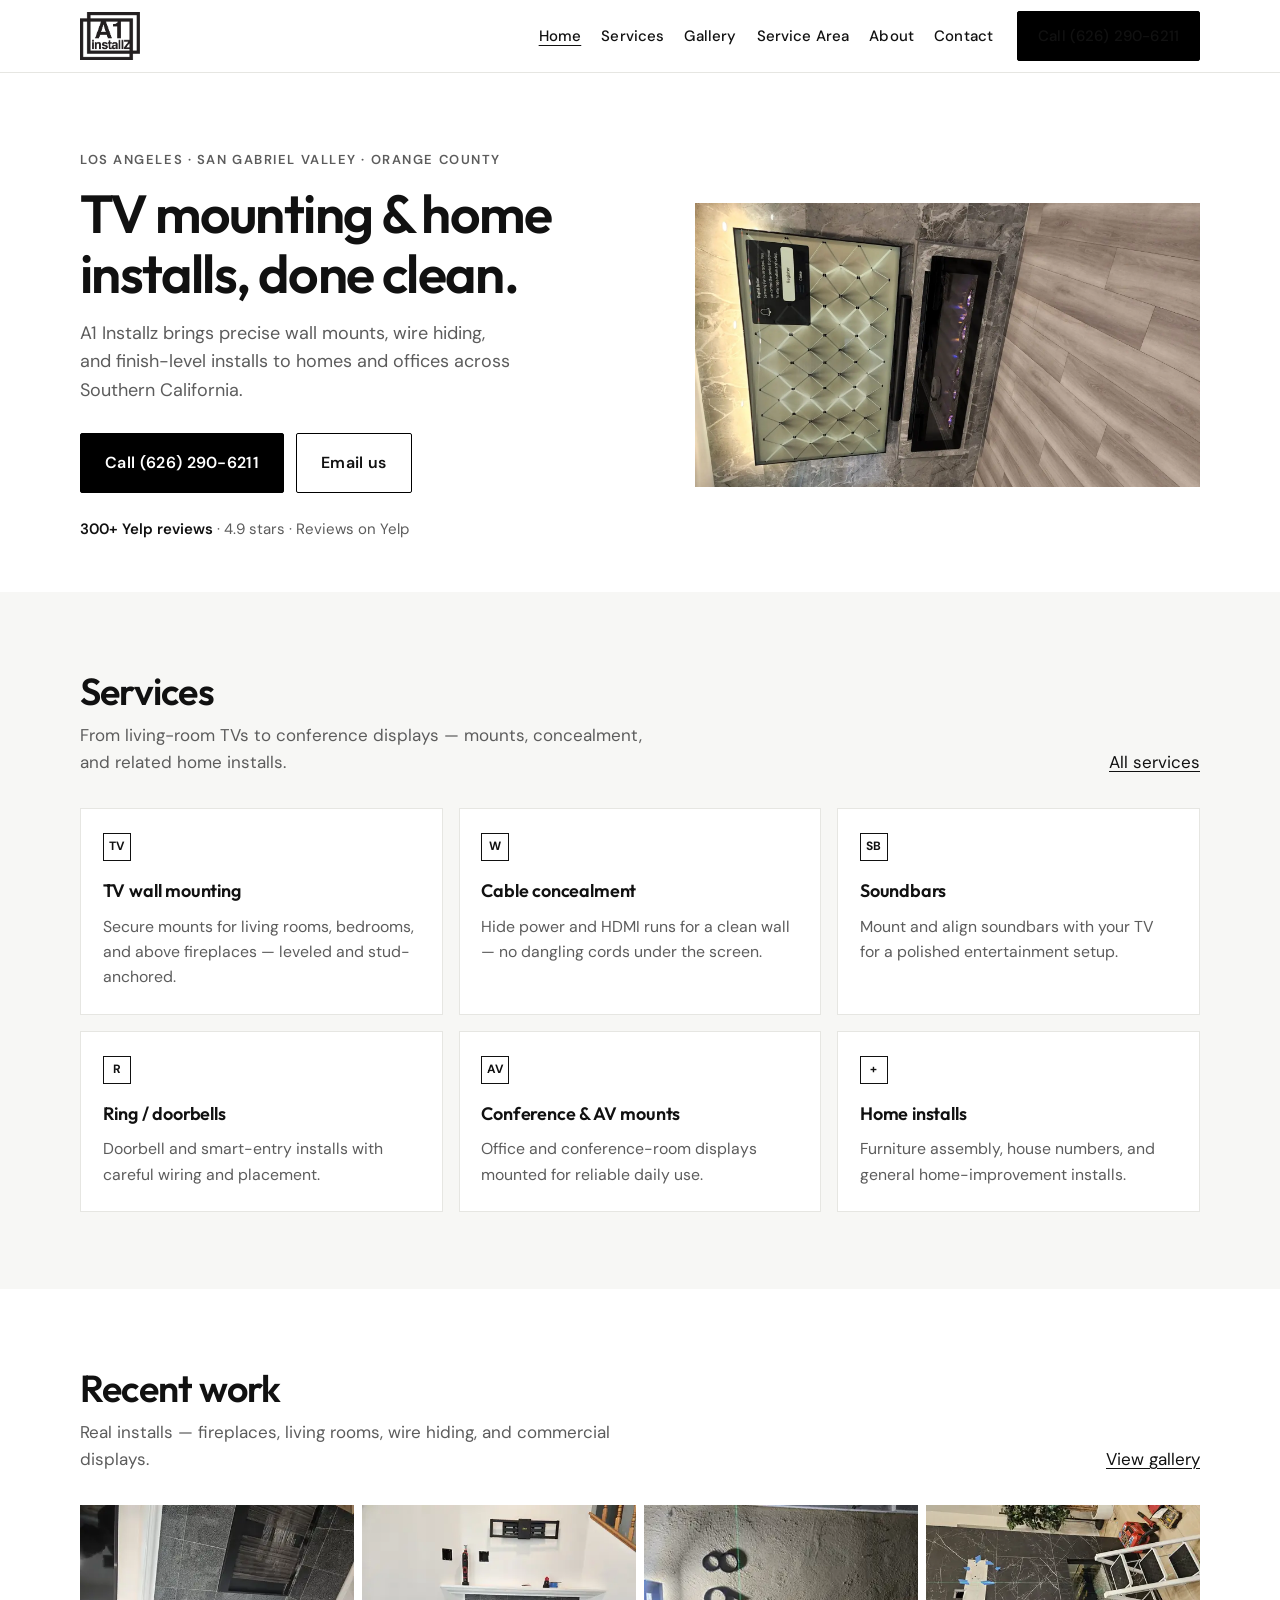
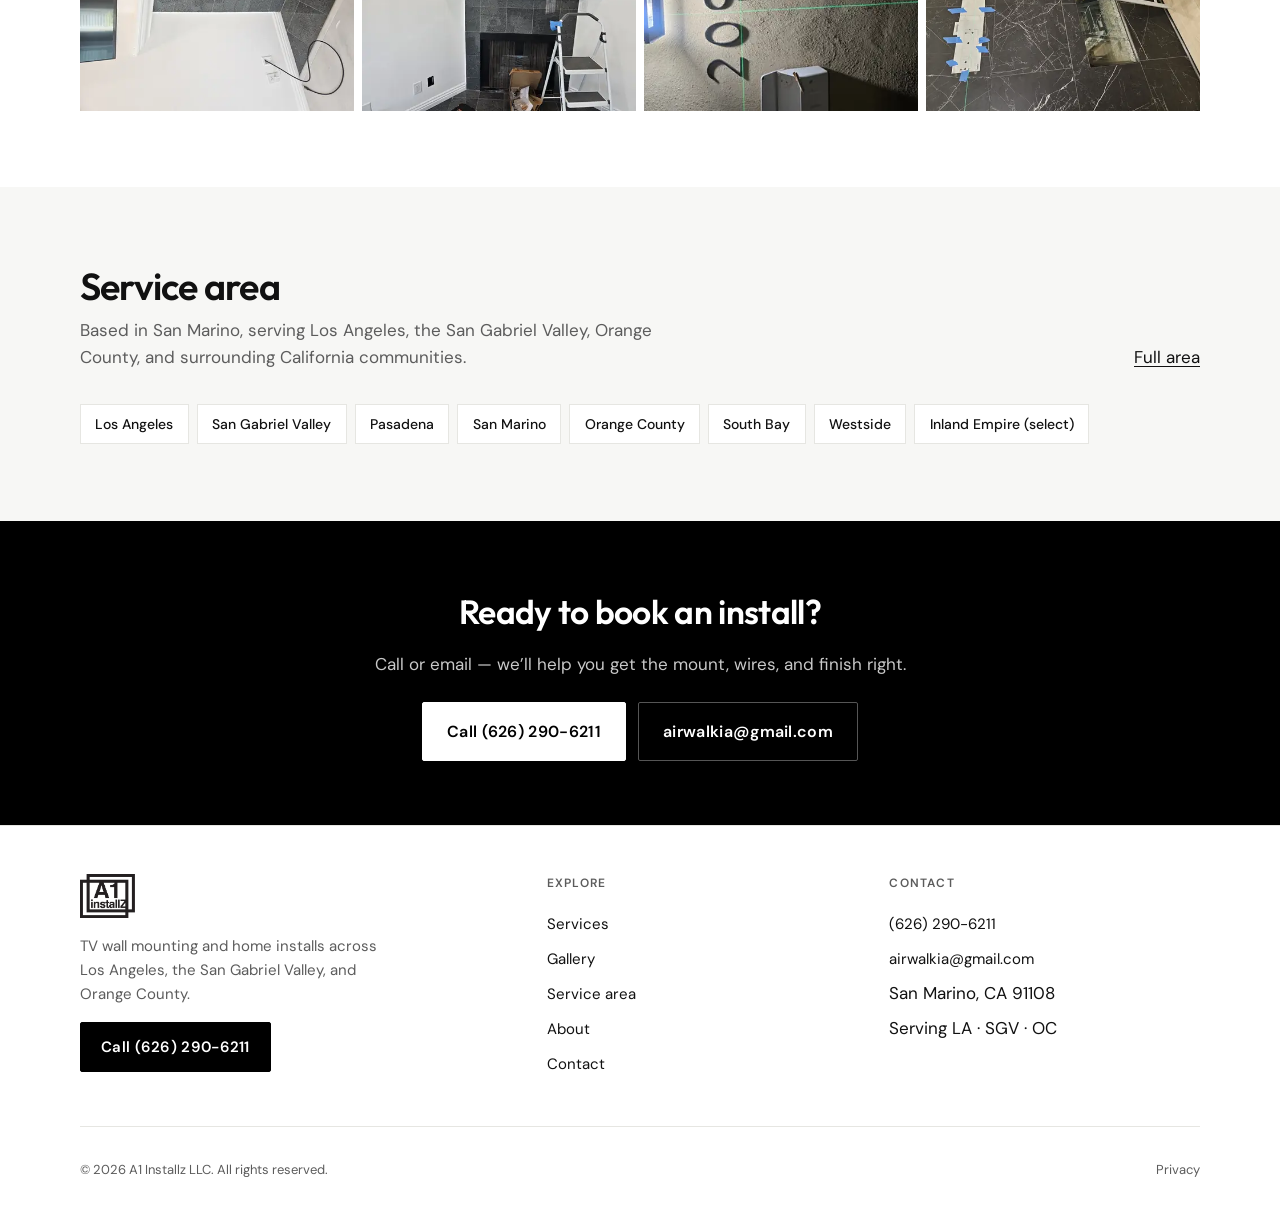
==== index.html @ d3c8c03e "Add A1 Installz marketing site. Static pages, compressed job photos, local SEO, and GitHub Pages wor" ====
<!DOCTYPE html>
<html lang="en">
<head>
  <meta charset="utf-8">
  <meta name="viewport" content="width=device-width, initial-scale=1">
  <title>A1 Installz | TV Mounting & Home Installs in LA, SGV & OC</title>
  <meta name="description" content="Professional TV wall mounting, cable concealment, soundbars, doorbells, and home installs across Los Angeles, San Gabriel Valley, and Orange County. Call (626) 290-6211.">
  <link rel="canonical" href="https://a1installz.com/">
  <meta name="theme-color" content="#111111">
  <meta property="og:type" content="website">
  <meta property="og:site_name" content="A1 Installz">
  <meta property="og:title" content="A1 Installz | TV Mounting & Home Installs in LA, SGV & OC">
  <meta property="og:description" content="Professional TV wall mounting, cable concealment, soundbars, doorbells, and home installs across Los Angeles, San Gabriel Valley, and Orange County. Call (626) 290-6211.">
  <meta property="og:url" content="https://a1installz.com/">
  <meta property="og:image" content="https://a1installz.com/images/hero.jpg">
  <meta name="twitter:card" content="summary_large_image">
  <meta name="twitter:title" content="A1 Installz | TV Mounting & Home Installs in LA, SGV & OC">
  <meta name="twitter:description" content="Professional TV wall mounting, cable concealment, soundbars, doorbells, and home installs across Los Angeles, San Gabriel Valley, and Orange County. Call (626) 290-6211.">
  <meta name="twitter:image" content="https://a1installz.com/images/hero.jpg">
  <link rel="icon" href="favicon.ico" sizes="any">
  <link rel="icon" type="image/png" sizes="32x32" href="images/favicon-32.png">
  <link rel="apple-touch-icon" href="images/favicon-180.png">
  <link rel="preconnect" href="https://fonts.googleapis.com">
  <link rel="preconnect" href="https://fonts.gstatic.com" crossorigin>
  <link href="https://fonts.googleapis.com/css2?family=DM+Sans:ital,opsz,wght@0,9..40,400;0,9..40,500;0,9..40,600;0,9..40,700;1,9..40,400&family=Outfit:wght@500;600;700&display=swap" rel="stylesheet">
  <link rel="stylesheet" href="css/styles.css">
  <script type="application/ld+json">
  {
    "@context": "https://schema.org",
    "@type": "LocalBusiness",
    "name": "A1 Installz",
    "legalName": "A1 Installz LLC",
    "url": "https://a1installz.com/",
    "telephone": "+1-626-290-6211",
    "email": "airwalkia@gmail.com",
    "image": "https://a1installz.com/images/logo.png",
    "address": {
      "@type": "PostalAddress",
      "addressLocality": "San Marino",
      "addressRegion": "CA",
      "postalCode": "91108",
      "addressCountry": "US"
    },
    "areaServed": [
      {"@type": "AdministrativeArea", "name": "Los Angeles"},
      {"@type": "AdministrativeArea", "name": "San Gabriel Valley"},
      {"@type": "AdministrativeArea", "name": "Orange County"},
      {"@type": "State", "name": "California"}
    ],
    "founder": {"@type": "Person", "name": "Michael Paredes"}
  }
  </script>
</head>
<body>
  <a class="skip-link" href="#main">Skip to content</a>
  <header class="site-header">
    <div class="container header-inner">
      <a class="logo-link" href="index.html">
        <img src="images/logo.png" width="724" height="581" alt="A1 Installz">
      </a>
      <button class="nav-toggle" type="button" aria-controls="site-nav" aria-expanded="false">Menu</button>
      <nav class="site-nav" id="site-nav" aria-label="Primary">
        <ul>
          <li><a href="index.html" aria-current="page">Home</a></li>
          <li><a href="services.html">Services</a></li>
          <li><a href="gallery.html">Gallery</a></li>
          <li><a href="service-area.html">Service Area</a></li>
          <li><a href="about.html">About</a></li>
          <li><a href="contact.html">Contact</a></li>
        </ul>
        <a class="btn btn-primary header-cta" href="tel:+16262906211">Call (626) 290-6211</a>
      </nav>
    </div>
  </header>
  <main id="main">
    <section class="hero">
      <div class="container hero-grid">
        <div>
          <p class="eyebrow">Los Angeles · San Gabriel Valley · Orange County</p>
          <h1>TV mounting &amp; home installs, done clean.</h1>
          <p class="lede">A1 Installz brings precise wall mounts, wire hiding, and finish-level installs to homes and offices across Southern California.</p>
          <div class="hero-actions">
            <a class="btn btn-primary btn-lg" href="tel:+16262906211">Call (626) 290-6211</a>
            <a class="btn btn-ghost btn-lg" href="mailto:airwalkia@gmail.com">Email us</a>
          </div>
          <p class="hero-meta"><strong>300+ Yelp reviews</strong> · 4.9 stars · Reviews on Yelp</p>
        </div>
        <div class="hero-media">
          <picture>
            <source type="image/webp" srcset="images/hero.webp">
            <img src="images/hero.jpg" width="1800" height="1013" alt="Fireplace TV and soundbar installation by A1 Installz" fetchpriority="high">
          </picture>
        </div>
      </div>
    </section>

    <section class="section section-alt" aria-labelledby="services-heading">
      <div class="container">
        <div class="section-head">
          <div>
            <h2 id="services-heading">Services</h2>
            <p>From living-room TVs to conference displays — mounts, concealment, and related home installs.</p>
          </div>
          <a href="services.html">All services</a>
        </div>
        <div class="services-grid">
          <article class="service-card"><div class="icon" aria-hidden="true">TV</div><h3>TV wall mounting</h3><p>Secure mounts for living rooms, bedrooms, and above fireplaces — leveled and stud-anchored.</p></article>
          <article class="service-card"><div class="icon" aria-hidden="true">W</div><h3>Cable concealment</h3><p>Hide power and HDMI runs for a clean wall — no dangling cords under the screen.</p></article>
          <article class="service-card"><div class="icon" aria-hidden="true">SB</div><h3>Soundbars</h3><p>Mount and align soundbars with your TV for a polished entertainment setup.</p></article>
          <article class="service-card"><div class="icon" aria-hidden="true">R</div><h3>Ring / doorbells</h3><p>Doorbell and smart-entry installs with careful wiring and placement.</p></article>
          <article class="service-card"><div class="icon" aria-hidden="true">AV</div><h3>Conference &amp; AV mounts</h3><p>Office and conference-room displays mounted for reliable daily use.</p></article>
          <article class="service-card"><div class="icon" aria-hidden="true">+</div><h3>Home installs</h3><p>Furniture assembly, house numbers, and general home-improvement installs.</p></article>
        </div>
      </div>
    </section>

    <section class="section" aria-labelledby="work-heading">
      <div class="container">
        <div class="section-head">
          <div>
            <h2 id="work-heading">Recent work</h2>
            <p>Real installs — fireplaces, living rooms, wire hiding, and commercial displays.</p>
          </div>
          <a href="gallery.html">View gallery</a>
        </div>
        <div class="photo-strip">
        <a href="gallery.html">
          <picture>
            <source type="image/webp" srcset="images/thumbs/fireplace-20240615_180640.webp">
            <img src="images/thumbs/fireplace-20240615_180640.jpg" alt="Flat-screen TV mounted above a marble fireplace with soundbar" width="480" height="360" loading="lazy">
          </picture>
        </a>
        <a href="gallery.html">
          <picture>
            <source type="image/webp" srcset="images/thumbs/fireplace-20240615_172704.webp">
            <img src="images/thumbs/fireplace-20240615_172704.jpg" alt="TV installation above fireplace with clean cable management" width="480" height="360" loading="lazy">
          </picture>
        </a>
        <a href="gallery.html">
          <picture>
            <source type="image/webp" srcset="images/thumbs/tv-20241108_183802.webp">
            <img src="images/thumbs/tv-20241108_183802.jpg" alt="Large living room TV wall mount with concealed wiring" width="480" height="360" loading="lazy">
          </picture>
        </a>
        <a href="gallery.html">
          <picture>
            <source type="image/webp" srcset="images/thumbs/tv-20240717_203006.webp">
            <img src="images/thumbs/tv-20240717_203006.jpg" alt="Modern living room TV professionally mounted on the wall" width="480" height="360" loading="lazy">
          </picture>
        </a>
        </div>
      </div>
    </section>

    <section class="section section-alt" aria-labelledby="area-heading">
      <div class="container">
        <div class="section-head">
          <div>
            <h2 id="area-heading">Service area</h2>
            <p>Based in San Marino, serving Los Angeles, the San Gabriel Valley, Orange County, and surrounding California communities.</p>
          </div>
          <a href="service-area.html">Full area</a>
        </div>
        <ul class="chips">
          <li class="chip">Los Angeles</li>
          <li class="chip">San Gabriel Valley</li>
          <li class="chip">Pasadena</li>
          <li class="chip">San Marino</li>
          <li class="chip">Orange County</li>
          <li class="chip">South Bay</li>
          <li class="chip">Westside</li>
          <li class="chip">Inland Empire (select)</li>
        </ul>
      </div>
    </section>

    <section class="cta-band">
      <div class="container">
        <h2>Ready to book an install?</h2>
        <p>Call or email — we’ll help you get the mount, wires, and finish right.</p>
        <div class="cta-actions">
          <a class="btn btn-primary btn-lg" href="tel:+16262906211">Call (626) 290-6211</a>
          <a class="btn btn-ghost btn-lg" href="mailto:airwalkia@gmail.com">airwalkia@gmail.com</a>
        </div>
      </div>
    </section>
  </main>
  <footer class="site-footer">
    <div class="container footer-grid">
      <div class="footer-brand">
        <img src="images/logo.png" width="724" height="581" alt="A1 Installz">
        <p>TV wall mounting and home installs across Los Angeles, the San Gabriel Valley, and Orange County.</p>
        <a class="btn btn-primary" href="tel:+16262906211">Call (626) 290-6211</a>
      </div>
      <div class="footer-col">
        <h3>Explore</h3>
        <ul>
          <li><a href="services.html">Services</a></li>
          <li><a href="gallery.html">Gallery</a></li>
          <li><a href="service-area.html">Service area</a></li>
          <li><a href="about.html">About</a></li>
          <li><a href="contact.html">Contact</a></li>
        </ul>
      </div>
      <div class="footer-col">
        <h3>Contact</h3>
        <ul>
          <li><a href="tel:+16262906211">(626) 290-6211</a></li>
          <li><a href="mailto:airwalkia@gmail.com">airwalkia@gmail.com</a></li>
          <li>San Marino, CA 91108</li>
          <li>Serving LA · SGV · OC</li>
        </ul>
      </div>
    </div>
    <div class="container footer-bottom">
      <p>© <span id="y"></span> A1 Installz LLC. All rights reserved.</p>
      <p><a href="privacy.html">Privacy</a></p>
    </div>
  </footer>
  <script>
    document.getElementById("y").textContent = new Date().getFullYear();
  </script>
  <script src="js/main.js" defer></script>
</body>
</html>
---- css/styles.css ----
/* A1 Installz — editorial marketing site */
:root {
  --black: #111111;
  --ink: #000000;
  --white: #ffffff;
  --off: #f7f7f5;
  --muted: #5c5c5c;
  --line: #e6e6e2;
  --focus: #111111;
  --radius: 2px;
  --max: 1120px;
  --header-h: 72px;
  --font: "DM Sans", system-ui, -apple-system, "Segoe UI", Roboto, sans-serif;
  --display: "Outfit", "DM Sans", system-ui, sans-serif;
  --shadow: 0 1px 2px rgba(0,0,0,.04);
}

*, *::before, *::after { box-sizing: border-box; }
html { scroll-behavior: smooth; }
body {
  margin: 0;
  font-family: var(--font);
  font-size: 1.0625rem;
  line-height: 1.6;
  color: var(--black);
  background: var(--white);
  -webkit-font-smoothing: antialiased;
}
img { max-width: 100%; height: auto; display: block; }
a { color: var(--black); text-decoration-thickness: 1px; text-underline-offset: 3px; }
a:hover { opacity: .75; }
:focus-visible { outline: 2px solid var(--focus); outline-offset: 3px; }

.skip-link {
  position: absolute;
  left: -9999px;
  top: 0;
  background: var(--ink);
  color: var(--white);
  padding: .75rem 1rem;
  z-index: 1000;
}
.skip-link:focus { left: 1rem; top: 1rem; }

.container {
  width: min(100% - 2rem, var(--max));
  margin-inline: auto;
}

/* Header */
.site-header {
  position: sticky;
  top: 0;
  z-index: 100;
  background: rgba(255,255,255,.92);
  backdrop-filter: blur(10px);
  border-bottom: 1px solid var(--line);
}
.header-inner {
  display: flex;
  align-items: center;
  justify-content: space-between;
  gap: 1rem;
  min-height: var(--header-h);
}
.logo-link {
  display: flex;
  align-items: center;
  text-decoration: none;
  flex-shrink: 0;
}
.logo-link img {
  height: 48px;
  width: auto;
}
.logo-link:hover { opacity: 1; }

.nav-toggle {
  display: none;
  background: transparent;
  border: 1px solid var(--line);
  padding: .5rem .75rem;
  font: inherit;
  cursor: pointer;
  color: var(--black);
}
.nav-toggle[aria-expanded="true"] { background: var(--off); }

.site-nav {
  display: flex;
  align-items: center;
  gap: 1.5rem;
}
.site-nav ul {
  display: flex;
  list-style: none;
  margin: 0;
  padding: 0;
  gap: 1.25rem;
  flex-wrap: wrap;
}
.site-nav a {
  text-decoration: none;
  font-size: .9375rem;
  font-weight: 500;
  letter-spacing: .01em;
  color: var(--black);
}
.site-nav a[aria-current="page"] {
  text-decoration: underline;
  text-underline-offset: 4px;
}
.btn {
  display: inline-flex;
  align-items: center;
  justify-content: center;
  gap: .5rem;
  padding: .75rem 1.25rem;
  font-family: var(--font);
  font-size: .9375rem;
  font-weight: 600;
  letter-spacing: .02em;
  text-decoration: none;
  border: 1px solid var(--ink);
  border-radius: var(--radius);
  cursor: pointer;
  transition: background .15s, color .15s, opacity .15s;
}
.btn:hover { opacity: 1; }
.btn-primary {
  background: var(--ink);
  color: var(--white);
}
.btn-primary:hover { background: #333; }
.btn-ghost {
  background: transparent;
  color: var(--black);
}
.btn-ghost:hover { background: var(--off); }
.btn-lg { padding: 1rem 1.5rem; font-size: 1rem; }
.header-cta { white-space: nowrap; }

@media (max-width: 860px) {
  .nav-toggle { display: inline-flex; }
  .site-nav {
    position: absolute;
    left: 0; right: 0; top: 100%;
    flex-direction: column;
    align-items: stretch;
    background: var(--white);
    border-bottom: 1px solid var(--line);
    padding: 1rem;
    display: none;
    gap: 1rem;
  }
  .site-nav.is-open { display: flex; }
  .site-nav ul {
    flex-direction: column;
    gap: .25rem;
  }
  .site-nav a {
    display: block;
    padding: .65rem .25rem;
  }
  .header-cta { width: 100%; }
}

/* Hero */
.hero {
  padding: clamp(2.5rem, 6vw, 5rem) 0 clamp(2rem, 4vw, 3.5rem);
}
.hero-grid {
  display: grid;
  gap: 2.5rem;
  align-items: center;
}
@media (min-width: 900px) {
  .hero-grid {
    grid-template-columns: 1.05fr .95fr;
    gap: 3.5rem;
  }
}
.eyebrow {
  font-size: .8125rem;
  font-weight: 600;
  letter-spacing: .12em;
  text-transform: uppercase;
  color: var(--muted);
  margin: 0 0 .75rem;
}
.hero h1 {
  font-family: var(--display);
  font-weight: 600;
  font-size: clamp(2.15rem, 4.5vw, 3.35rem);
  line-height: 1.12;
  letter-spacing: -0.03em;
  margin: 0 0 1rem;
}
.lede {
  font-size: 1.125rem;
  color: var(--muted);
  max-width: 36ch;
  margin: 0 0 1.75rem;
}
.hero-actions {
  display: flex;
  flex-wrap: wrap;
  gap: .75rem;
  margin-bottom: 1.5rem;
}
.hero-meta {
  font-size: .9375rem;
  color: var(--muted);
  margin: 0;
}
.hero-meta strong { color: var(--black); font-weight: 600; }
.hero-media {
  position: relative;
  background: var(--off);
  overflow: hidden;
}
.hero-media img {
  width: 100%;
  aspect-ratio: 16 / 9;
  object-fit: cover;
}

/* Sections */
.section { padding: clamp(3rem, 6vw, 5rem) 0; }
.section-alt { background: var(--off); }
.section-head {
  display: flex;
  flex-wrap: wrap;
  align-items: end;
  justify-content: space-between;
  gap: 1rem;
  margin-bottom: 2rem;
}
.section-head h2,
.page-hero h1 {
  font-family: var(--display);
  font-weight: 600;
  font-size: clamp(1.75rem, 3vw, 2.35rem);
  letter-spacing: -0.02em;
  line-height: 1.2;
  margin: 0;
}
.section-head p,
.page-hero p {
  color: var(--muted);
  margin: .5rem 0 0;
  max-width: 48ch;
}
.page-hero {
  padding: clamp(2rem, 4vw, 3rem) 0 0;
}
.page-hero .container { padding-bottom: 2rem; border-bottom: 1px solid var(--line); }

/* Services grid */
.services-grid {
  display: grid;
  gap: 1rem;
  grid-template-columns: 1fr;
}
@media (min-width: 600px) {
  .services-grid { grid-template-columns: repeat(2, 1fr); }
}
@media (min-width: 960px) {
  .services-grid { grid-template-columns: repeat(3, 1fr); }
}
.service-card {
  background: var(--white);
  border: 1px solid var(--line);
  padding: 1.5rem 1.35rem;
  height: 100%;
}
.service-card h3 {
  font-family: var(--display);
  font-size: 1.125rem;
  font-weight: 600;
  margin: 0 0 .5rem;
  letter-spacing: -0.01em;
}
.service-card p {
  margin: 0;
  color: var(--muted);
  font-size: .9875rem;
}
.service-card .icon {
  width: 28px;
  height: 28px;
  margin-bottom: 1rem;
  border: 1.5px solid var(--black);
  display: grid;
  place-items: center;
  font-size: .75rem;
  font-weight: 700;
}

/* Chips */
.chips {
  display: flex;
  flex-wrap: wrap;
  gap: .5rem;
  list-style: none;
  margin: 0;
  padding: 0;
}
.chip {
  border: 1px solid var(--line);
  background: var(--white);
  padding: .5rem .9rem;
  font-size: .875rem;
  font-weight: 500;
}

/* Photo strip / gallery */
.photo-strip {
  display: grid;
  grid-template-columns: repeat(2, 1fr);
  gap: .5rem;
}
@media (min-width: 700px) {
  .photo-strip { grid-template-columns: repeat(4, 1fr); }
}
.photo-strip a,
.gallery-grid a {
  display: block;
  overflow: hidden;
  background: var(--off);
  text-decoration: none;
}
.photo-strip img,
.gallery-grid img {
  width: 100%;
  aspect-ratio: 4 / 3;
  object-fit: cover;
  transition: transform .35s ease;
}
.photo-strip a:hover img,
.gallery-grid a:hover img {
  transform: scale(1.03);
}

.gallery-grid {
  display: grid;
  gap: .65rem;
  grid-template-columns: repeat(2, 1fr);
}
@media (min-width: 700px) {
  .gallery-grid { grid-template-columns: repeat(3, 1fr); }
}
@media (min-width: 1000px) {
  .gallery-grid { grid-template-columns: repeat(4, 1fr); }
}
.gallery-grid figure { margin: 0; }
.gallery-grid figcaption {
  font-size: .75rem;
  color: var(--muted);
  padding: .4rem 0 0;
}

/* CTA band */
.cta-band {
  background: var(--ink);
  color: var(--white);
  padding: clamp(2.5rem, 5vw, 4rem) 0;
  text-align: center;
}
.cta-band h2 {
  font-family: var(--display);
  font-size: clamp(1.6rem, 3vw, 2.1rem);
  font-weight: 600;
  letter-spacing: -0.02em;
  margin: 0 0 .75rem;
}
.cta-band p { color: #c8c8c8; margin: 0 0 1.5rem; }
.cta-band .btn-primary {
  background: var(--white);
  color: var(--ink);
  border-color: var(--white);
}
.cta-band .btn-primary:hover { background: #eee; }
.cta-band .btn-ghost {
  color: var(--white);
  border-color: #555;
}
.cta-band .btn-ghost:hover { background: #222; }
.cta-actions {
  display: flex;
  flex-wrap: wrap;
  gap: .75rem;
  justify-content: center;
}

/* Contact */
.contact-grid {
  display: grid;
  gap: 2.5rem;
}
@media (min-width: 800px) {
  .contact-grid { grid-template-columns: 1fr 1fr; gap: 3.5rem; }
}
.contact-list {
  list-style: none;
  margin: 0;
  padding: 0;
}
.contact-list li {
  padding: 1rem 0;
  border-bottom: 1px solid var(--line);
}
.contact-list li:first-child { border-top: 1px solid var(--line); }
.contact-list .label {
  display: block;
  font-size: .75rem;
  font-weight: 600;
  letter-spacing: .08em;
  text-transform: uppercase;
  color: var(--muted);
  margin-bottom: .25rem;
}
.contact-list a { font-size: 1.125rem; font-weight: 600; text-decoration: none; }
.contact-list a:hover { text-decoration: underline; }
.note {
  font-size: .9375rem;
  color: var(--muted);
  margin-top: 1.25rem;
}

.form label {
  display: block;
  font-size: .875rem;
  font-weight: 600;
  margin: 0 0 .35rem;
}
.form .field { margin-bottom: 1rem; }
.form input,
.form textarea,
.form select {
  width: 100%;
  padding: .75rem .85rem;
  font: inherit;
  border: 1px solid var(--line);
  border-radius: var(--radius);
  background: var(--white);
  color: var(--black);
}
.form textarea { min-height: 140px; resize: vertical; }
.form input:focus,
.form textarea:focus { border-color: var(--black); outline: none; box-shadow: 0 0 0 2px rgba(0,0,0,.08); }

/* About / content */
.prose { max-width: 62ch; }
.prose h2 {
  font-family: var(--display);
  font-size: 1.35rem;
  margin: 2rem 0 .75rem;
}
.prose p { color: var(--muted); }
.prose p strong { color: var(--black); }
.facts {
  display: grid;
  gap: 1rem;
  margin: 2rem 0;
}
@media (min-width: 600px) {
  .facts { grid-template-columns: repeat(3, 1fr); }
}
.fact {
  border: 1px solid var(--line);
  padding: 1.25rem;
}
.fact .num {
  font-family: var(--display);
  font-size: 1.75rem;
  font-weight: 600;
  letter-spacing: -0.02em;
  margin: 0 0 .25rem;
}
.fact p { margin: 0; color: var(--muted); font-size: .9375rem; }

.area-list {
  columns: 1;
  gap: 2rem;
  list-style: none;
  margin: 0;
  padding: 0;
}
@media (min-width: 600px) { .area-list { columns: 2; } }
@media (min-width: 900px) { .area-list { columns: 3; } }
.area-list li {
  break-inside: avoid;
  padding: .55rem 0;
  border-bottom: 1px solid var(--line);
  font-weight: 500;
}

/* Footer */
.site-footer {
  border-top: 1px solid var(--line);
  padding: 3rem 0 2rem;
  margin-top: auto;
}
.footer-grid {
  display: grid;
  gap: 2rem;
}
@media (min-width: 700px) {
  .footer-grid {
    grid-template-columns: 1.4fr 1fr 1fr;
  }
}
.footer-brand img { height: 44px; width: auto; margin-bottom: 1rem; }
.footer-brand p {
  color: var(--muted);
  font-size: .9375rem;
  margin: 0 0 1rem;
  max-width: 32ch;
}
.footer-col h3 {
  font-size: .75rem;
  font-weight: 600;
  letter-spacing: .1em;
  text-transform: uppercase;
  margin: 0 0 1rem;
  color: var(--muted);
}
.footer-col ul { list-style: none; margin: 0; padding: 0; }
.footer-col li { margin-bottom: .5rem; }
.footer-col a { text-decoration: none; font-size: .9375rem; }
.footer-bottom {
  margin-top: 2.5rem;
  padding-top: 1.25rem;
  border-top: 1px solid var(--line);
  display: flex;
  flex-wrap: wrap;
  gap: .75rem 1.5rem;
  justify-content: space-between;
  font-size: .8125rem;
  color: var(--muted);
}
.footer-bottom a { color: var(--muted); text-decoration: none; }
.footer-bottom a:hover { color: var(--black); }

/* 404 */
.error-page {
  min-height: 50vh;
  display: grid;
  place-items: center;
  text-align: center;
  padding: 4rem 1rem;
}
.error-page h1 {
  font-family: var(--display);
  font-size: clamp(3rem, 8vw, 5rem);
  margin: 0;
  letter-spacing: -0.04em;
}

/* Lightbox simple */
.lightbox[hidden] { display: none !important; }
.lightbox {
  position: fixed;
  inset: 0;
  background: rgba(0,0,0,.9);
  z-index: 200;
  display: grid;
  place-items: center;
  padding: 1rem;
}
.lightbox img {
  max-height: 90vh;
  max-width: min(100%, 1200px);
  object-fit: contain;
}
.lightbox-close {
  position: absolute;
  top: 1rem;
  right: 1rem;
  background: transparent;
  border: 1px solid #666;
  color: #fff;
  font: inherit;
  padding: .5rem .85rem;
  cursor: pointer;
}

/* Utility */
.sr-only {
  position: absolute;
  width: 1px; height: 1px;
  padding: 0; margin: -1px;
  overflow: hidden;
  clip: rect(0,0,0,0);
  border: 0;
}
.text-muted { color: var(--muted); }
.mt-0 { margin-top: 0; }
.mb-0 { margin-bottom: 0; }
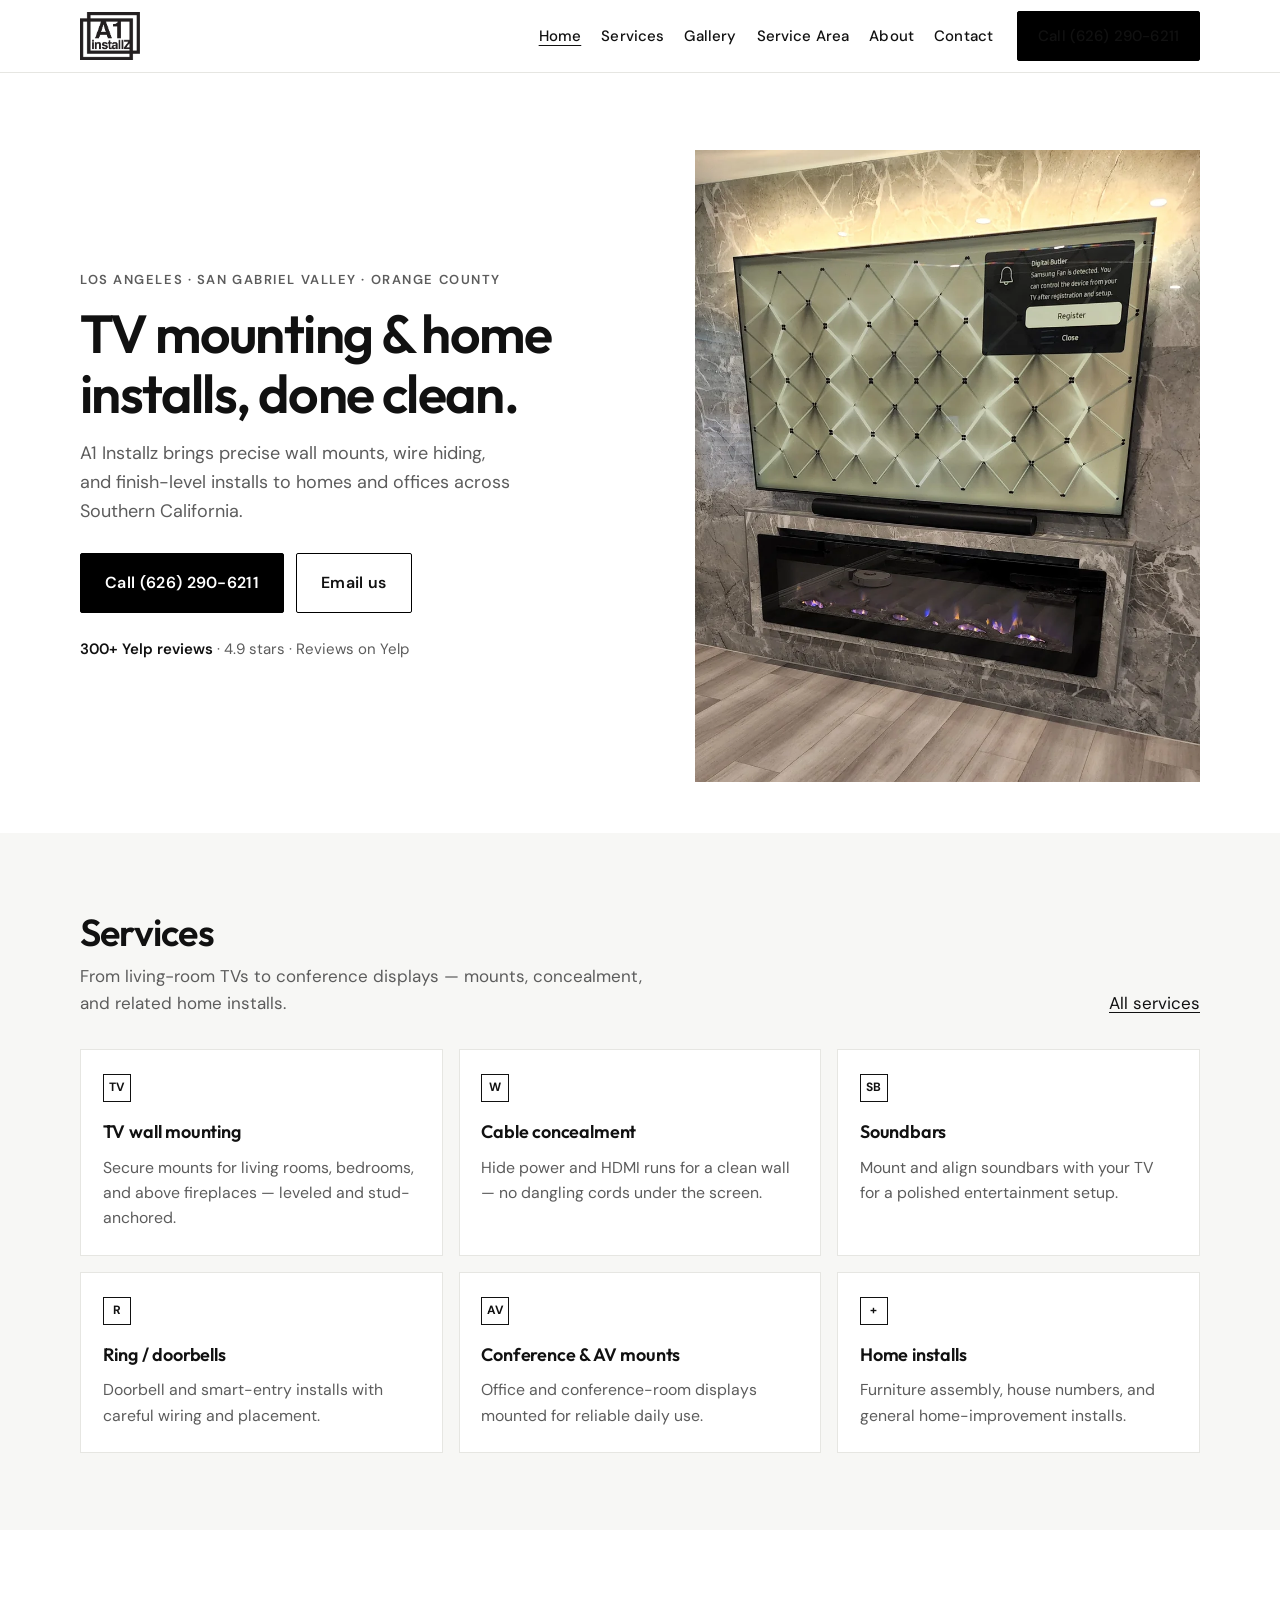
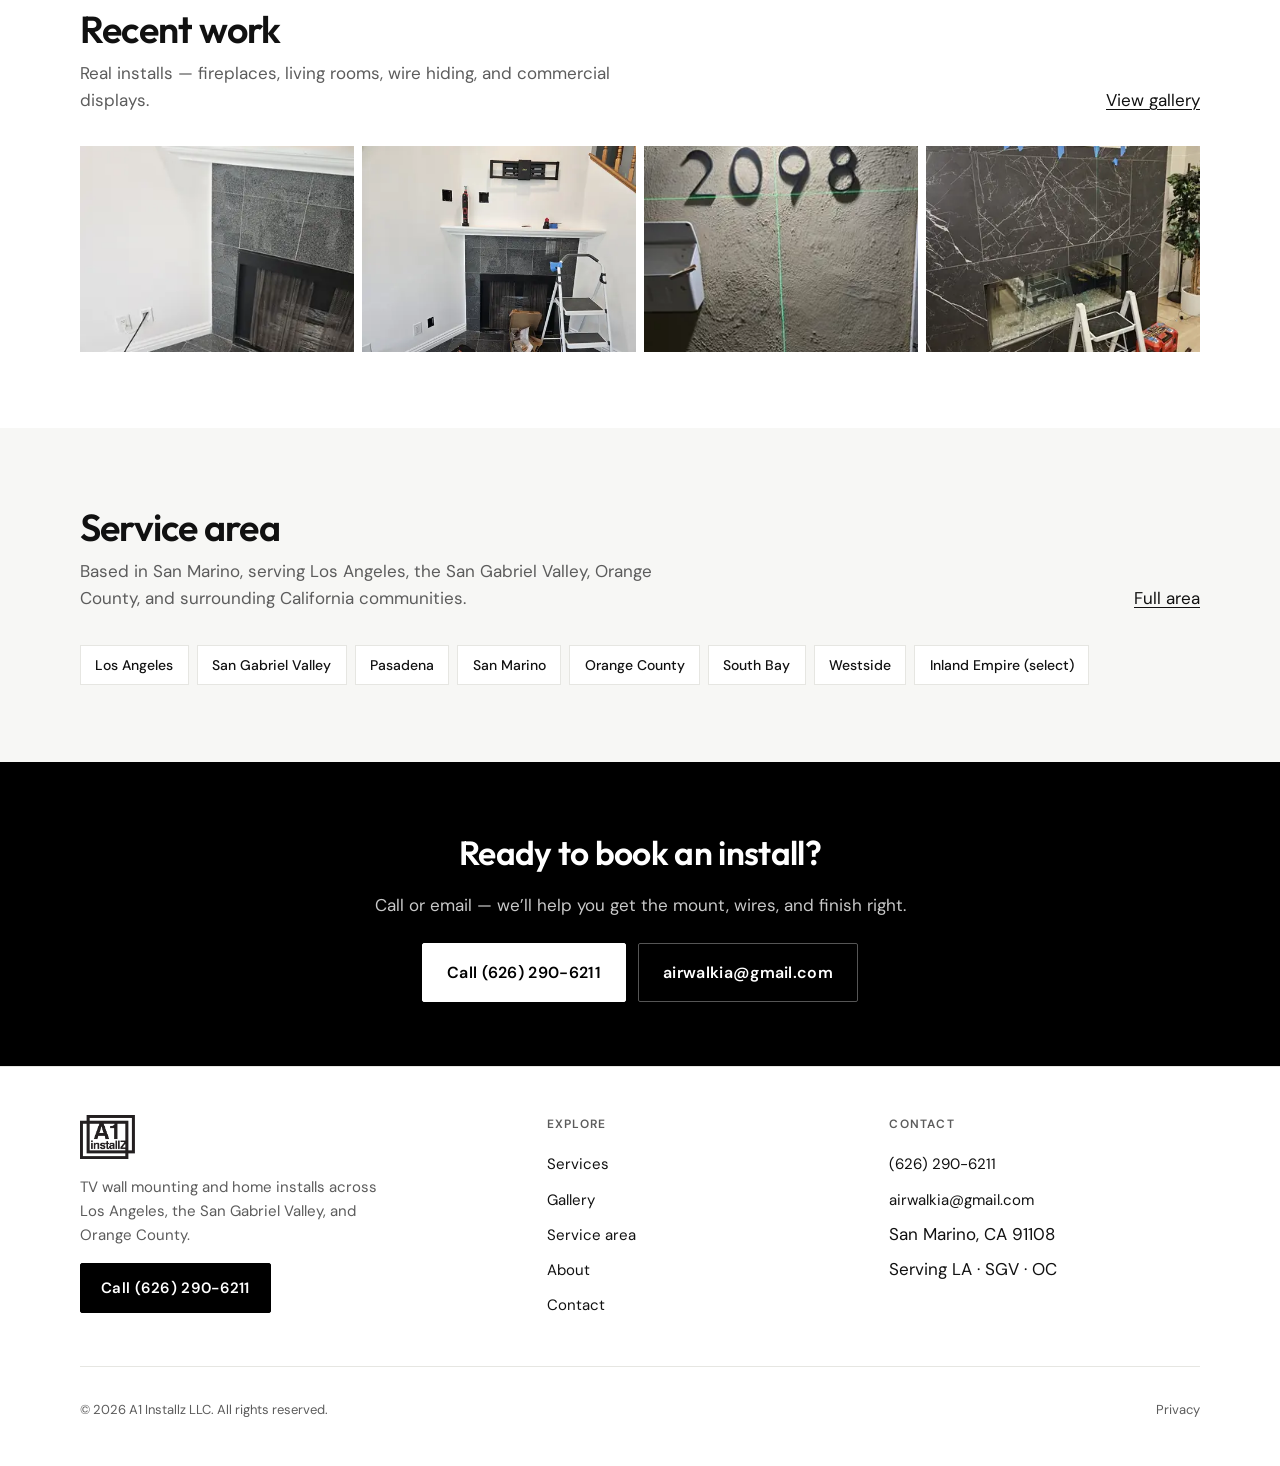
==== commit 32b15edb: "Fix sideways hero and apply EXIF orientation to job photos." ====
--- a/index.html
+++ b/index.html
@@ -88,7 +88,7 @@
         <div class="hero-media">
           <picture>
             <source type="image/webp" srcset="images/hero.webp">
-            <img src="images/hero.jpg" width="1800" height="1013" alt="Fireplace TV and soundbar installation by A1 Installz" fetchpriority="high">
+            <img src="images/hero.jpg" width="900" height="1600" alt="Fireplace TV and soundbar installation by A1 Installz" fetchpriority="high">
           </picture>
         </div>
       </div>
--- a/css/styles.css
+++ b/css/styles.css
@@ -221,8 +221,9 @@
 }
 .hero-media img {
   width: 100%;
-  aspect-ratio: 16 / 9;
+  aspect-ratio: 4 / 5;
   object-fit: cover;
+  object-position: center top;
 }
 
 /* Sections */
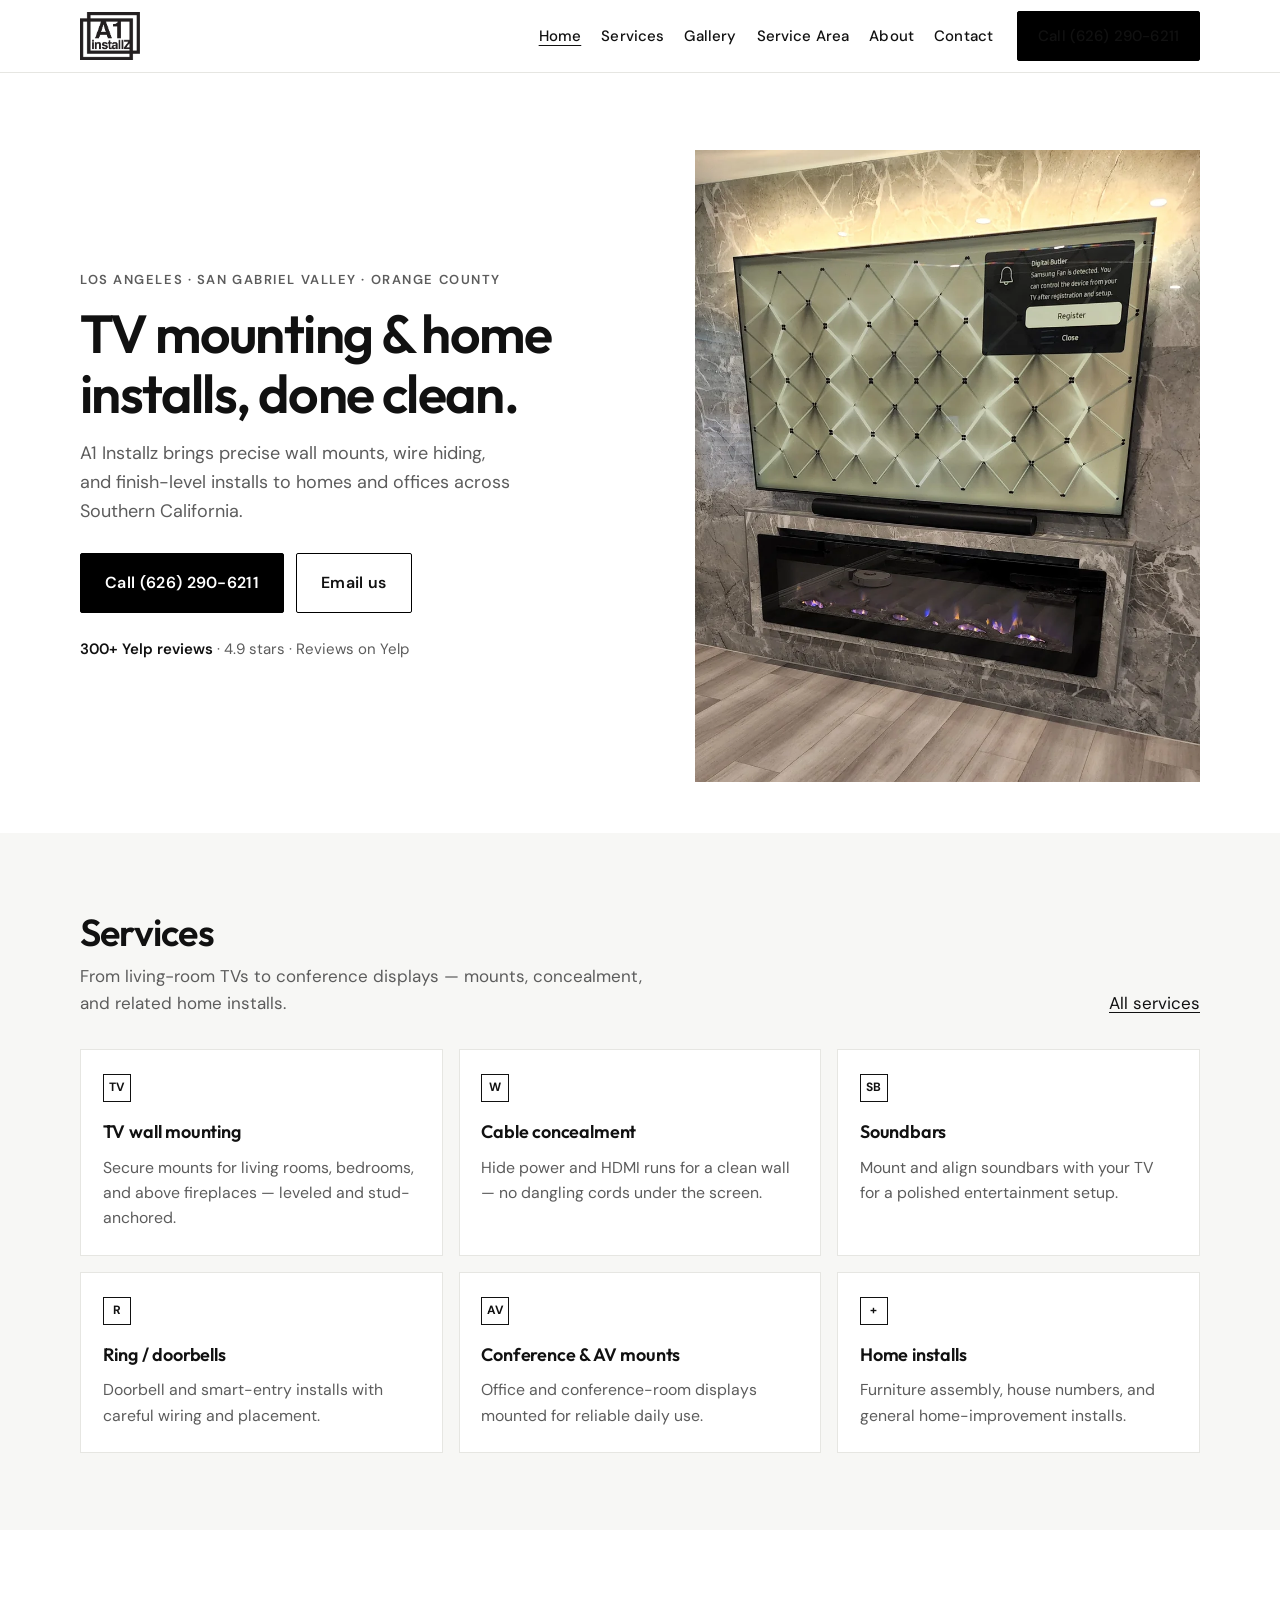
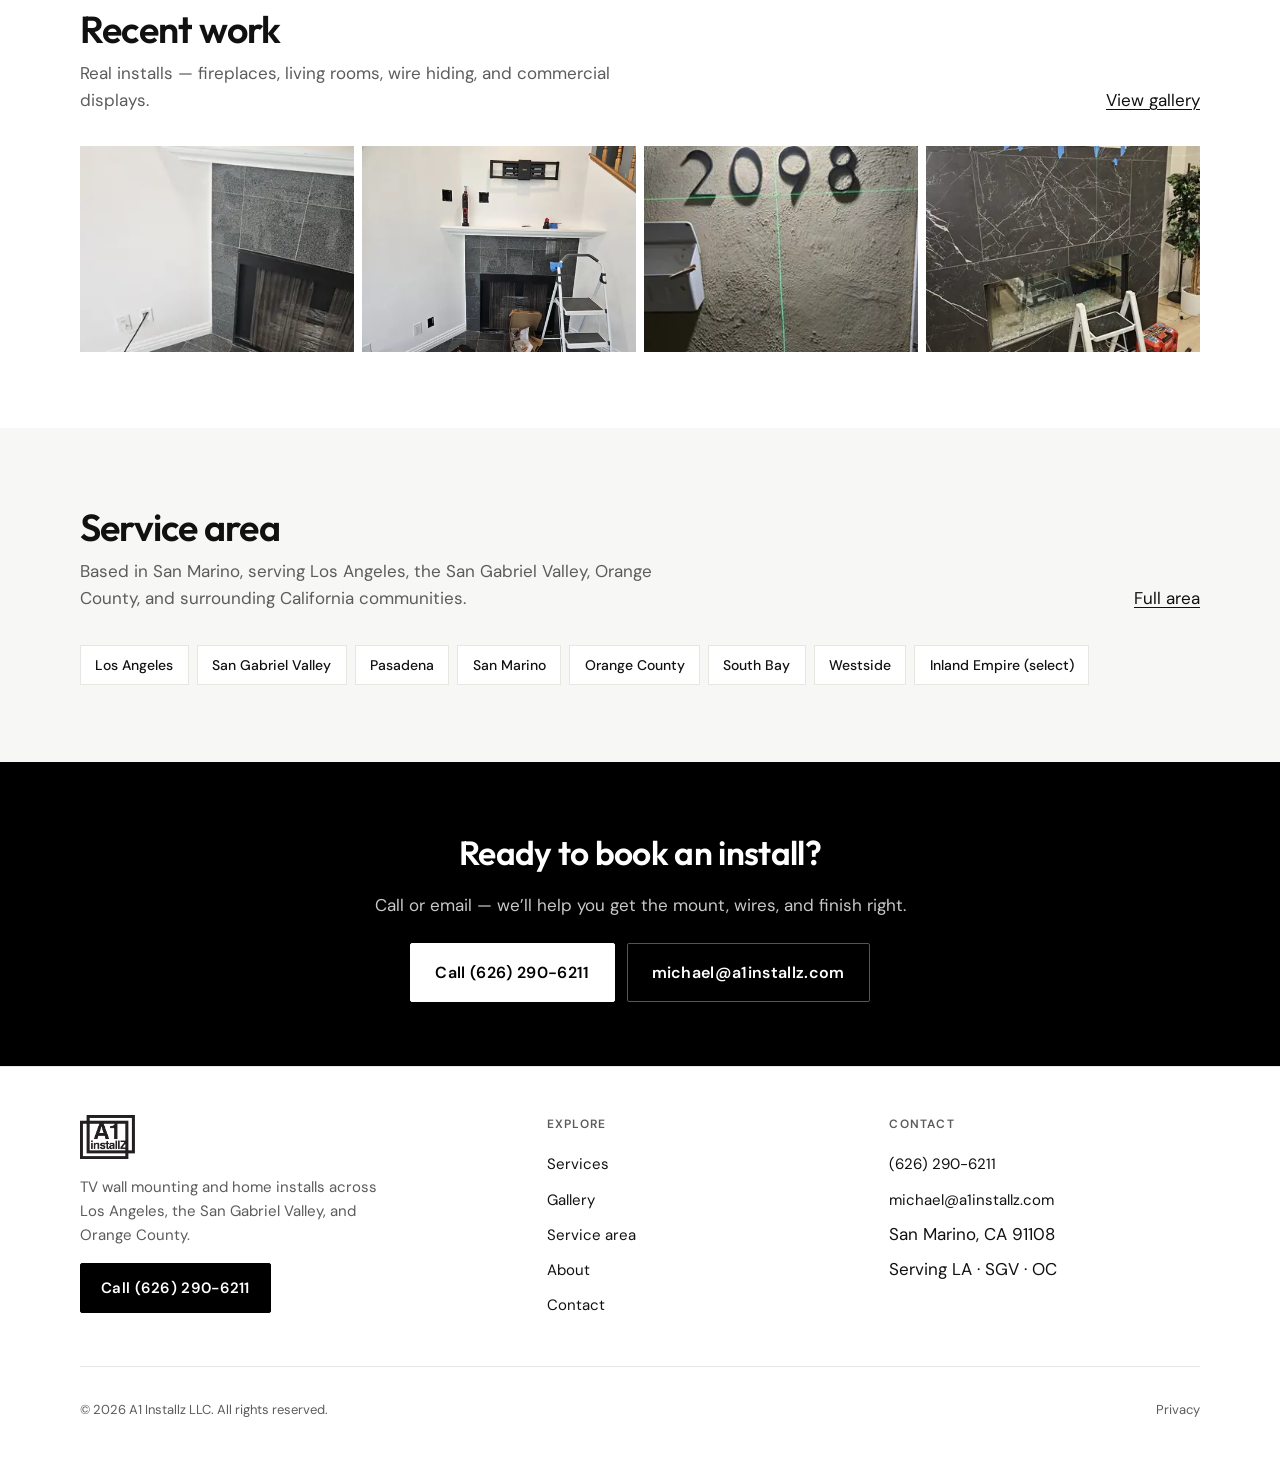
==== commit 5a9c1e20: "Use michael@a1installz.com as the public contact email." ====
--- a/index.html
+++ b/index.html
@@ -32,7 +32,7 @@
     "legalName": "A1 Installz LLC",
     "url": "https://a1installz.com/",
     "telephone": "+1-626-290-6211",
-    "email": "airwalkia@gmail.com",
+    "email": "michael@a1installz.com",
     "image": "https://a1installz.com/images/logo.png",
     "address": {
       "@type": "PostalAddress",
@@ -81,7 +81,7 @@
           <p class="lede">A1 Installz brings precise wall mounts, wire hiding, and finish-level installs to homes and offices across Southern California.</p>
           <div class="hero-actions">
             <a class="btn btn-primary btn-lg" href="tel:+16262906211">Call (626) 290-6211</a>
-            <a class="btn btn-ghost btn-lg" href="mailto:airwalkia@gmail.com">Email us</a>
+            <a class="btn btn-ghost btn-lg" href="mailto:michael@a1installz.com">Email us</a>
           </div>
           <p class="hero-meta"><strong>300+ Yelp reviews</strong> · 4.9 stars · Reviews on Yelp</p>
         </div>
@@ -180,7 +180,7 @@
         <p>Call or email — we’ll help you get the mount, wires, and finish right.</p>
         <div class="cta-actions">
           <a class="btn btn-primary btn-lg" href="tel:+16262906211">Call (626) 290-6211</a>
-          <a class="btn btn-ghost btn-lg" href="mailto:airwalkia@gmail.com">airwalkia@gmail.com</a>
+          <a class="btn btn-ghost btn-lg" href="mailto:michael@a1installz.com">michael@a1installz.com</a>
         </div>
       </div>
     </section>
@@ -206,7 +206,7 @@
         <h3>Contact</h3>
         <ul>
           <li><a href="tel:+16262906211">(626) 290-6211</a></li>
-          <li><a href="mailto:airwalkia@gmail.com">airwalkia@gmail.com</a></li>
+          <li><a href="mailto:michael@a1installz.com">michael@a1installz.com</a></li>
           <li>San Marino, CA 91108</li>
           <li>Serving LA · SGV · OC</li>
         </ul>
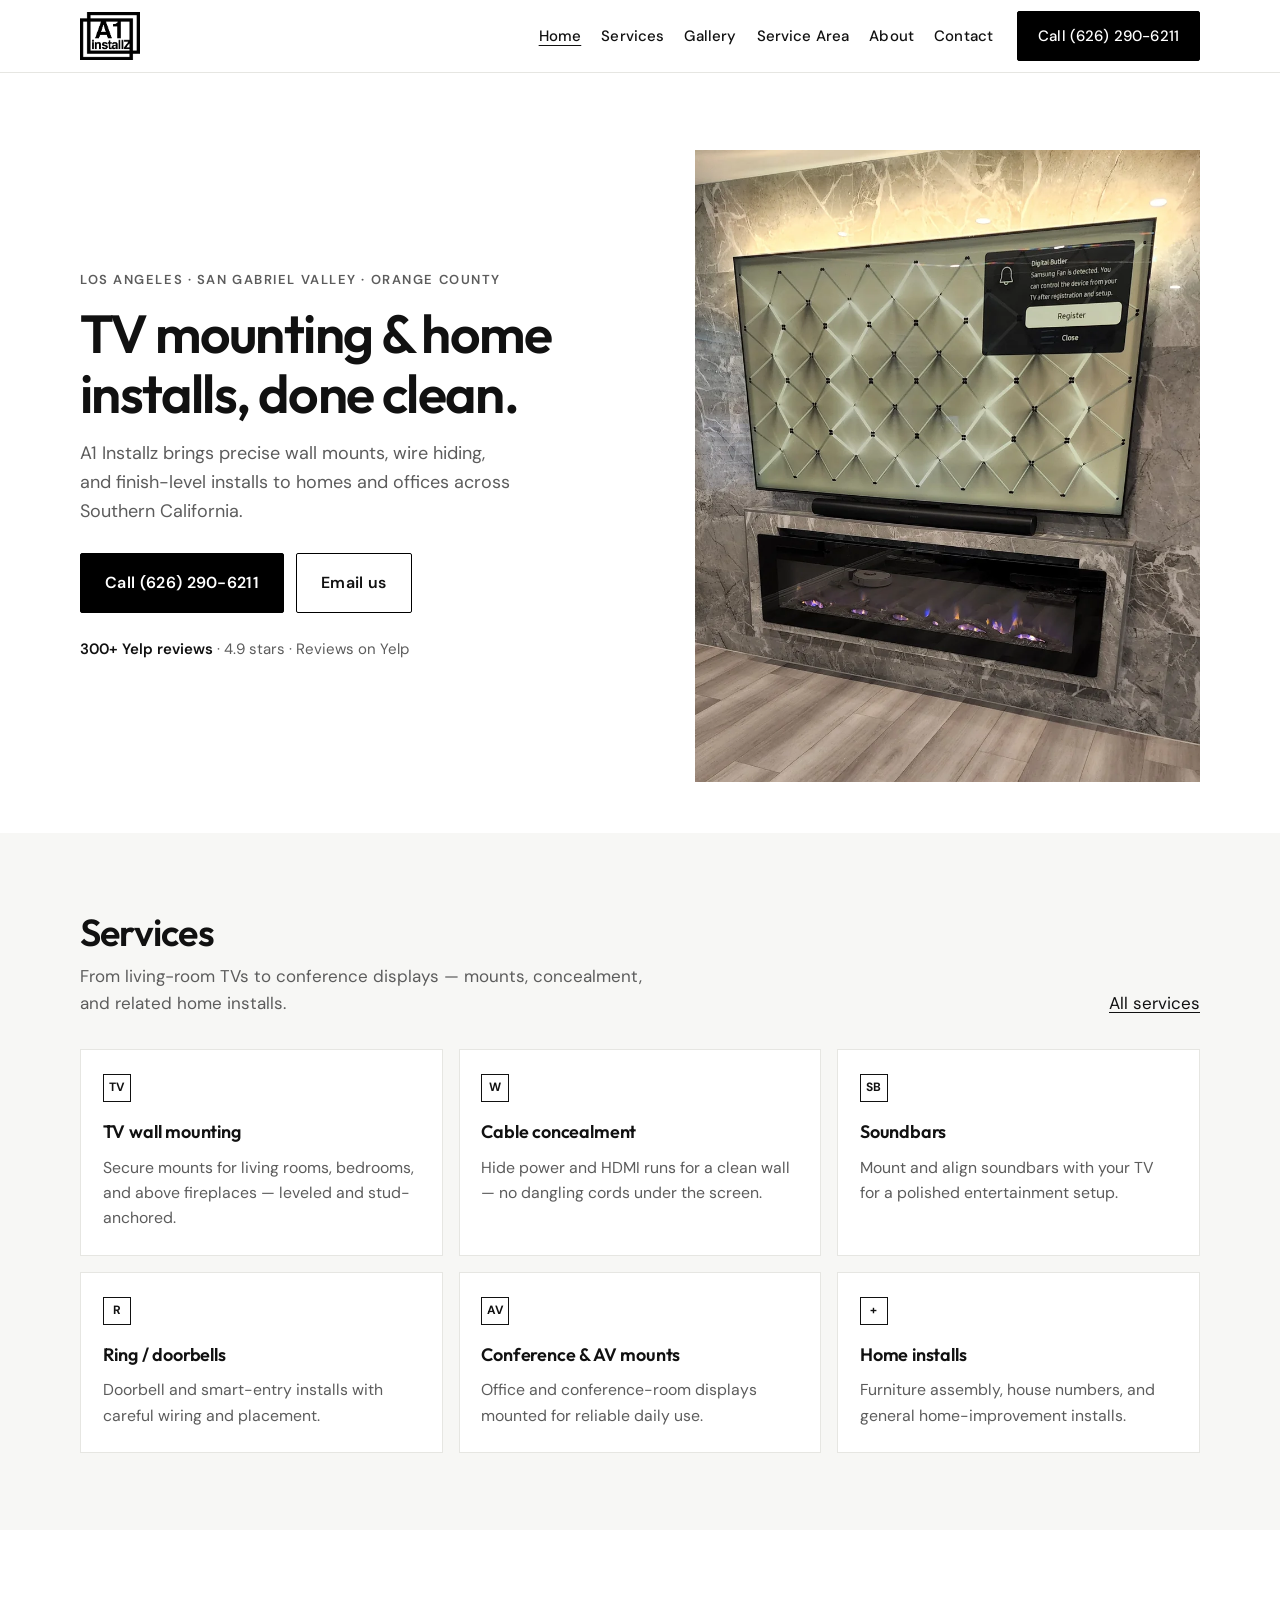
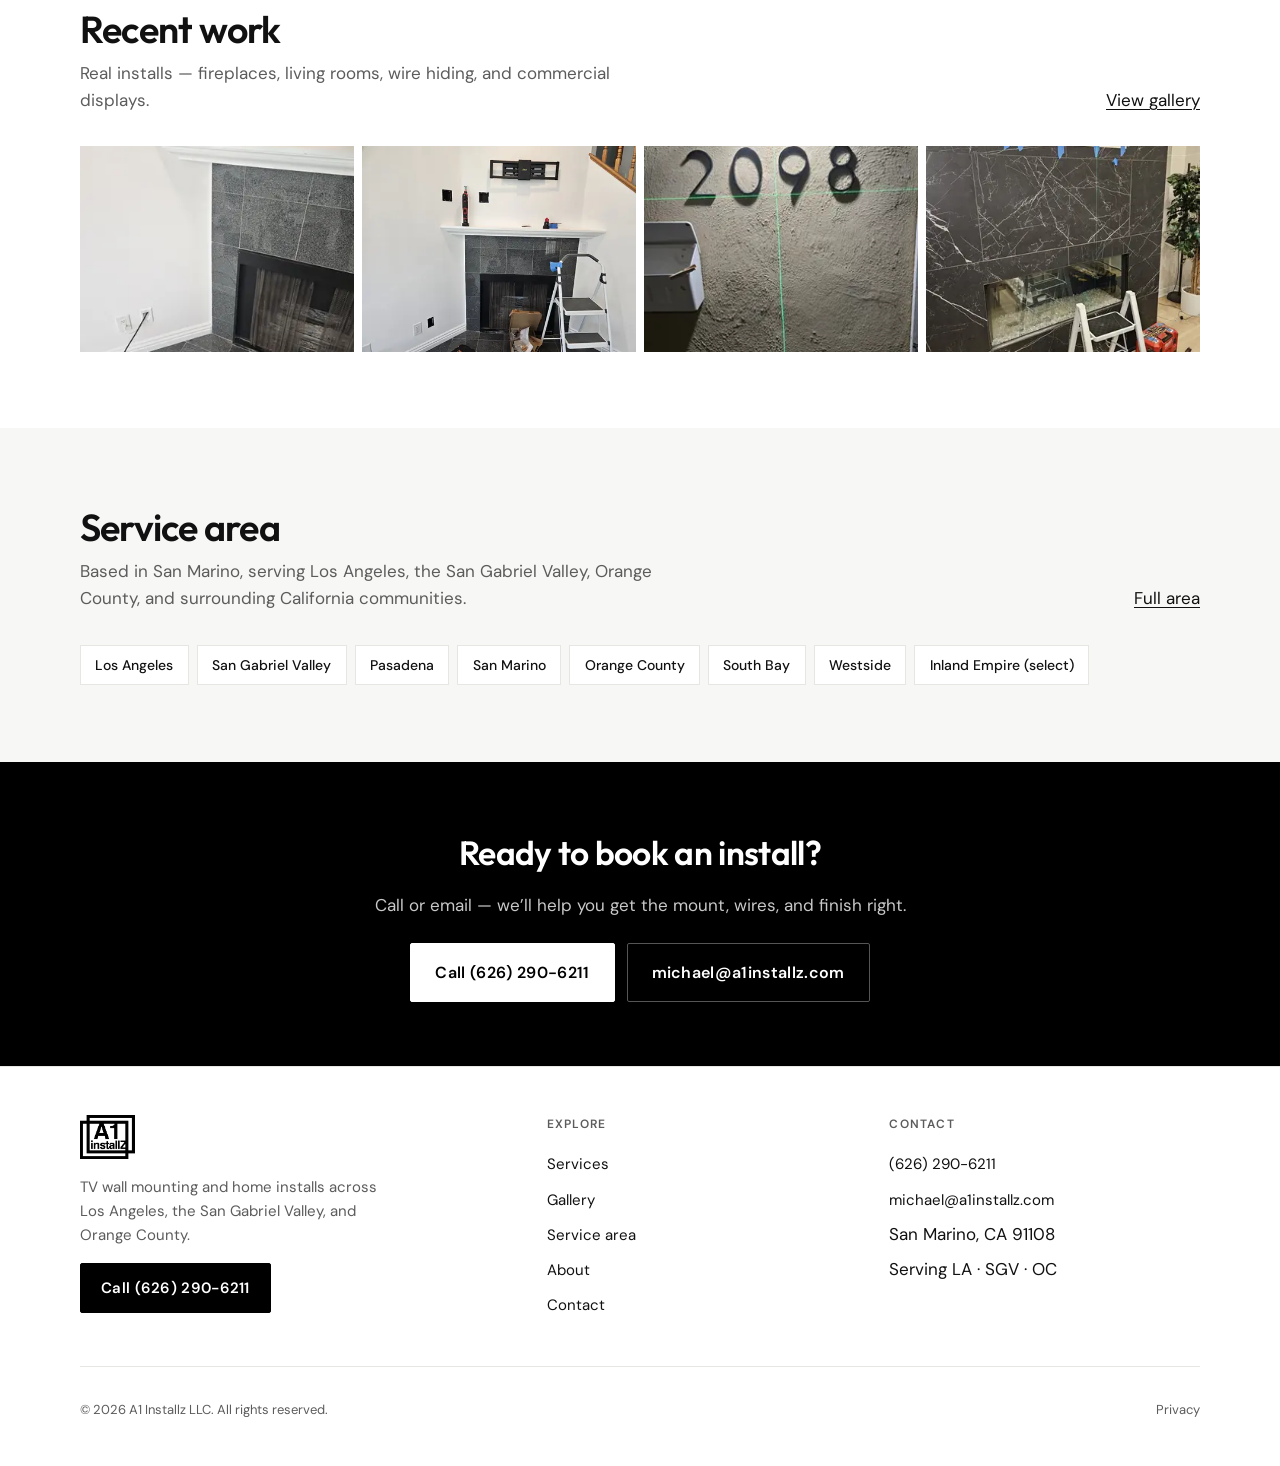
==== commit a0f0513f: "Add Cloudflare Web Analytics" ====
--- a/index.html
+++ b/index.html
@@ -221,5 +221,6 @@
     document.getElementById("y").textContent = new Date().getFullYear();
   </script>
   <script src="js/main.js" defer></script>
+<!-- Cloudflare Web Analytics --><script type='module' src='https://static.cloudflareinsights.com/beacon.min.js' data-cf-beacon='{"token": "ffe5373c841041adaf4f9ff5bed1700d"}'></script><!-- End Cloudflare Web Analytics -->
 </body>
 </html>
--- a/css/styles.css
+++ b/css/styles.css
@@ -1,5 +1,6 @@
 /* A1 Installz — editorial marketing site */
 :root {
+  color-scheme: light;
   --black: #111111;
   --ink: #000000;
   --white: #ffffff;
@@ -139,6 +140,17 @@
 .btn-ghost:hover { background: var(--off); }
 .btn-lg { padding: 1rem 1.5rem; font-size: 1rem; }
 .header-cta { white-space: nowrap; }
+/* Header Call button lives inside .site-nav; nav link color must not win over .btn-primary */
+.site-nav a.btn-primary,
+.site-nav a.btn-primary:visited {
+  color: var(--white);
+}
+.site-nav a.btn-primary:hover {
+  color: var(--white);
+  background: #333;
+  opacity: 1;
+}
+
 
 @media (max-width: 860px) {
   .nav-toggle { display: inline-flex; }
